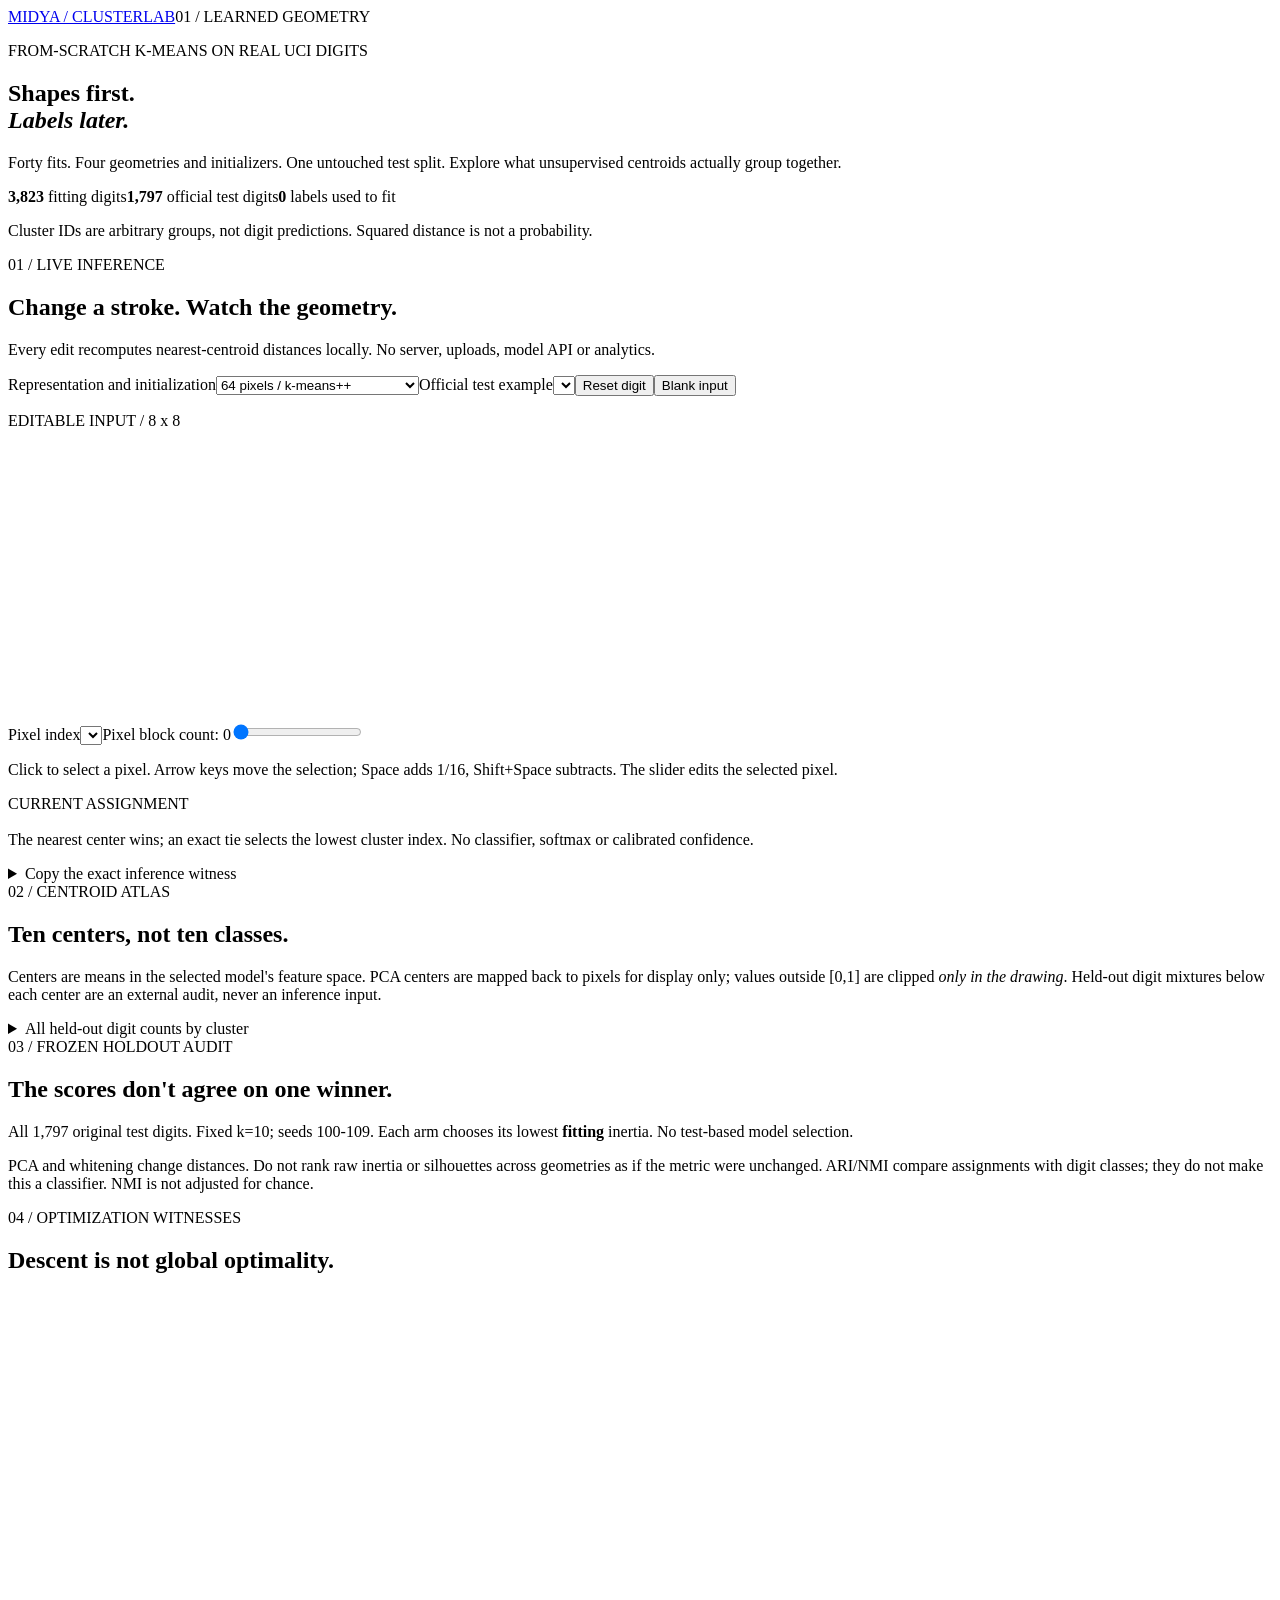
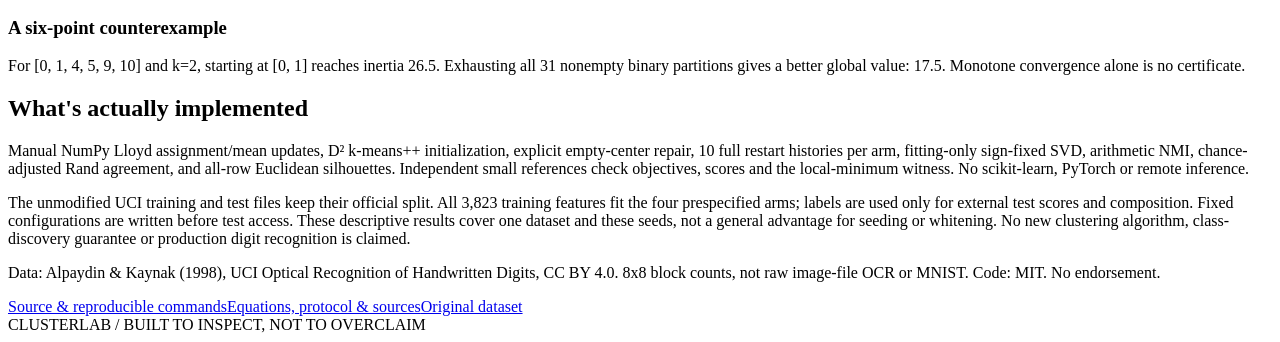
==== docs/index.html @ b62f1ce6 "Rename 21-index.html to index.html" ====
<!doctype html><html lang="en"><head><meta charset="utf-8"><meta name="viewport" content="width=device-width,initial-scale=1"><title>ClusterLab | Shapes without labels</title><link rel="stylesheet" href="style.css"></head><body>
<header><a class="brand" href="https://github.com/midya8/clusterlab">MIDYA / CLUSTERLAB</a><span>01 / LEARNED GEOMETRY</span></header>
<main><section class="hero"><p class="eyebrow">FROM-SCRATCH K-MEANS ON REAL UCI DIGITS</p><h1>Shapes first.<br><em>Labels later.</em></h1><p class="lead">Forty fits. Four geometries and initializers. One untouched test split. Explore what unsupervised centroids actually group together.</p><div class="facts"><span><strong>3,823</strong> fitting digits</span><span><strong>1,797</strong> official test digits</span><span><strong>0</strong> labels used to fit</span></div><p class="warning">Cluster IDs are arbitrary groups, not digit predictions. Squared distance is not a probability.</p></section>
<section aria-labelledby="inspector-title"><div class="section-title"><span>01 / LIVE INFERENCE</span><h2 id="inspector-title">Change a stroke. Watch the geometry.</h2></div><p>Every edit recomputes nearest-centroid distances locally. No server, uploads, model API or analytics.</p><div class="controls"><label>Representation and initialization<select id="arm"><option value="raw_plus">64 pixels / k-means++</option><option value="raw_uniform">64 pixels / uniform</option><option value="pca16_plus">16 PCA / k-means++</option><option value="white16_plus">16 whitened PCA / k-means++</option></select></label><label>Official test example<select id="row"></select></label><button id="reset">Reset digit</button><button id="blank">Blank input</button></div>
<div class="workbench"><article class="input-card"><p class="eyebrow">EDITABLE INPUT / 8 x 8</p><canvas id="input" width="256" height="256" tabindex="0" role="application" aria-label="Editable digit. Arrow keys select a pixel. Space increases its value. Shift space decreases it."></canvas><p id="source" class="muted"></p><label>Pixel index<select id="pixel"></select></label><label>Pixel block count: <output id="value-label">0</output><input id="value" type="range" min="0" max="16" step="1" value="0"></label><p class="small">Click to select a pixel. Arrow keys move the selection; Space adds 1/16, Shift+Space subtracts. The slider edits the selected pixel.</p></article><article class="distance-card"><p class="eyebrow">CURRENT ASSIGNMENT</p><h3 id="assignment"></h3><p id="gap"></p><ol id="distances" aria-label="Squared distances to all ten centroids"></ol><p class="small">The nearest center wins; an exact tie selects the lowest cluster index. No classifier, softmax or calibrated confidence.</p></article></div>
<details><summary>Copy the exact inference witness</summary><div class="controls"><button id="copy">Copy JSON</button><button id="download">Download JSON</button><span id="copy-status" role="status"></span></div><pre id="witness"></pre></details><p id="error" role="alert" hidden></p></section>
<section aria-labelledby="atlas-title"><div class="section-title"><span>02 / CENTROID ATLAS</span><h2 id="atlas-title">Ten centers, not ten classes.</h2></div><p>Centers are means in the selected model's feature space. PCA centers are mapped back to pixels for display only; values outside [0,1] are clipped <em>only in the drawing</em>. Held-out digit mixtures below each center are an external audit, never an inference input.</p><div id="atlas" class="atlas"></div><details><summary>All held-out digit counts by cluster</summary><p>Columns are true digits 0-9; rows are arbitrary learned clusters. Evaluation labels are not used to name, rank or select a model.</p><div class="table-scroll"><table id="composition"></table></div></details></section>
<section aria-labelledby="audit-title"><div class="section-title"><span>03 / FROZEN HOLDOUT AUDIT</span><h2 id="audit-title">The scores don't agree on one winner.</h2></div><p>All 1,797 original test digits. Fixed k=10; seeds 100-109. Each arm chooses its lowest <strong>fitting</strong> inertia. No test-based model selection.</p><div id="audit" class="audit"></div><p class="warning">PCA and whitening change distances. Do not rank raw inertia or silhouettes across geometries as if the metric were unchanged. ARI/NMI compare assignments with digit classes; they do not make this a classifier. NMI is not adjusted for chance.</p></section>
<section aria-labelledby="restart-title"><div class="section-title"><span>04 / OPTIMIZATION WITNESSES</span><h2 id="restart-title">Descent is not global optimality.</h2></div><p id="restart-caption"></p><canvas id="history" width="900" height="300" aria-label="Ten fitting-inertia descent histories"></canvas><div id="restarts" class="restart-list"></div><aside><h3>A six-point counterexample</h3><p>For [0, 1, 4, 5, 9, 10] and k=2, starting at [0, 1] reaches inertia 26.5. Exhausting all 31 nonempty binary partitions gives a better global value: 17.5. Monotone convergence alone is no certificate.</p></aside></section>
<section class="method"><h2>What's actually implemented</h2><p>Manual NumPy Lloyd assignment/mean updates, D² k-means++ initialization, explicit empty-center repair, 10 full restart histories per arm, fitting-only sign-fixed SVD, arithmetic NMI, chance-adjusted Rand agreement, and all-row Euclidean silhouettes. Independent small references check objectives, scores and the local-minimum witness. No scikit-learn, PyTorch or remote inference.</p><p>The unmodified UCI training and test files keep their official split. All 3,823 training features fit the four prespecified arms; labels are used only for external test scores and composition. Fixed configurations are written before test access. These descriptive results cover one dataset and these seeds, not a general advantage for seeding or whitening. No new clustering algorithm, class-discovery guarantee or production digit recognition is claimed.</p><p>Data: Alpaydin &amp; Kaynak (1998), UCI Optical Recognition of Handwritten Digits, CC BY 4.0. 8x8 block counts, not raw image-file OCR or MNIST. Code: MIT. No endorsement.</p><nav><a href="https://github.com/midya8/clusterlab">Source &amp; reproducible commands</a><a href="https://github.com/midya8/clusterlab/blob/main/METHOD.md">Equations, protocol &amp; sources</a><a href="https://archive.ics.uci.edu/dataset/80/optical+recognition+of+handwritten+digits">Original dataset</a></nav></section></main><footer>CLUSTERLAB / BUILT TO INSPECT, NOT TO OVERCLAIM</footer><script src="data.js"></script><script src="inference.js"></script><script src="app.js"></script></body></html>
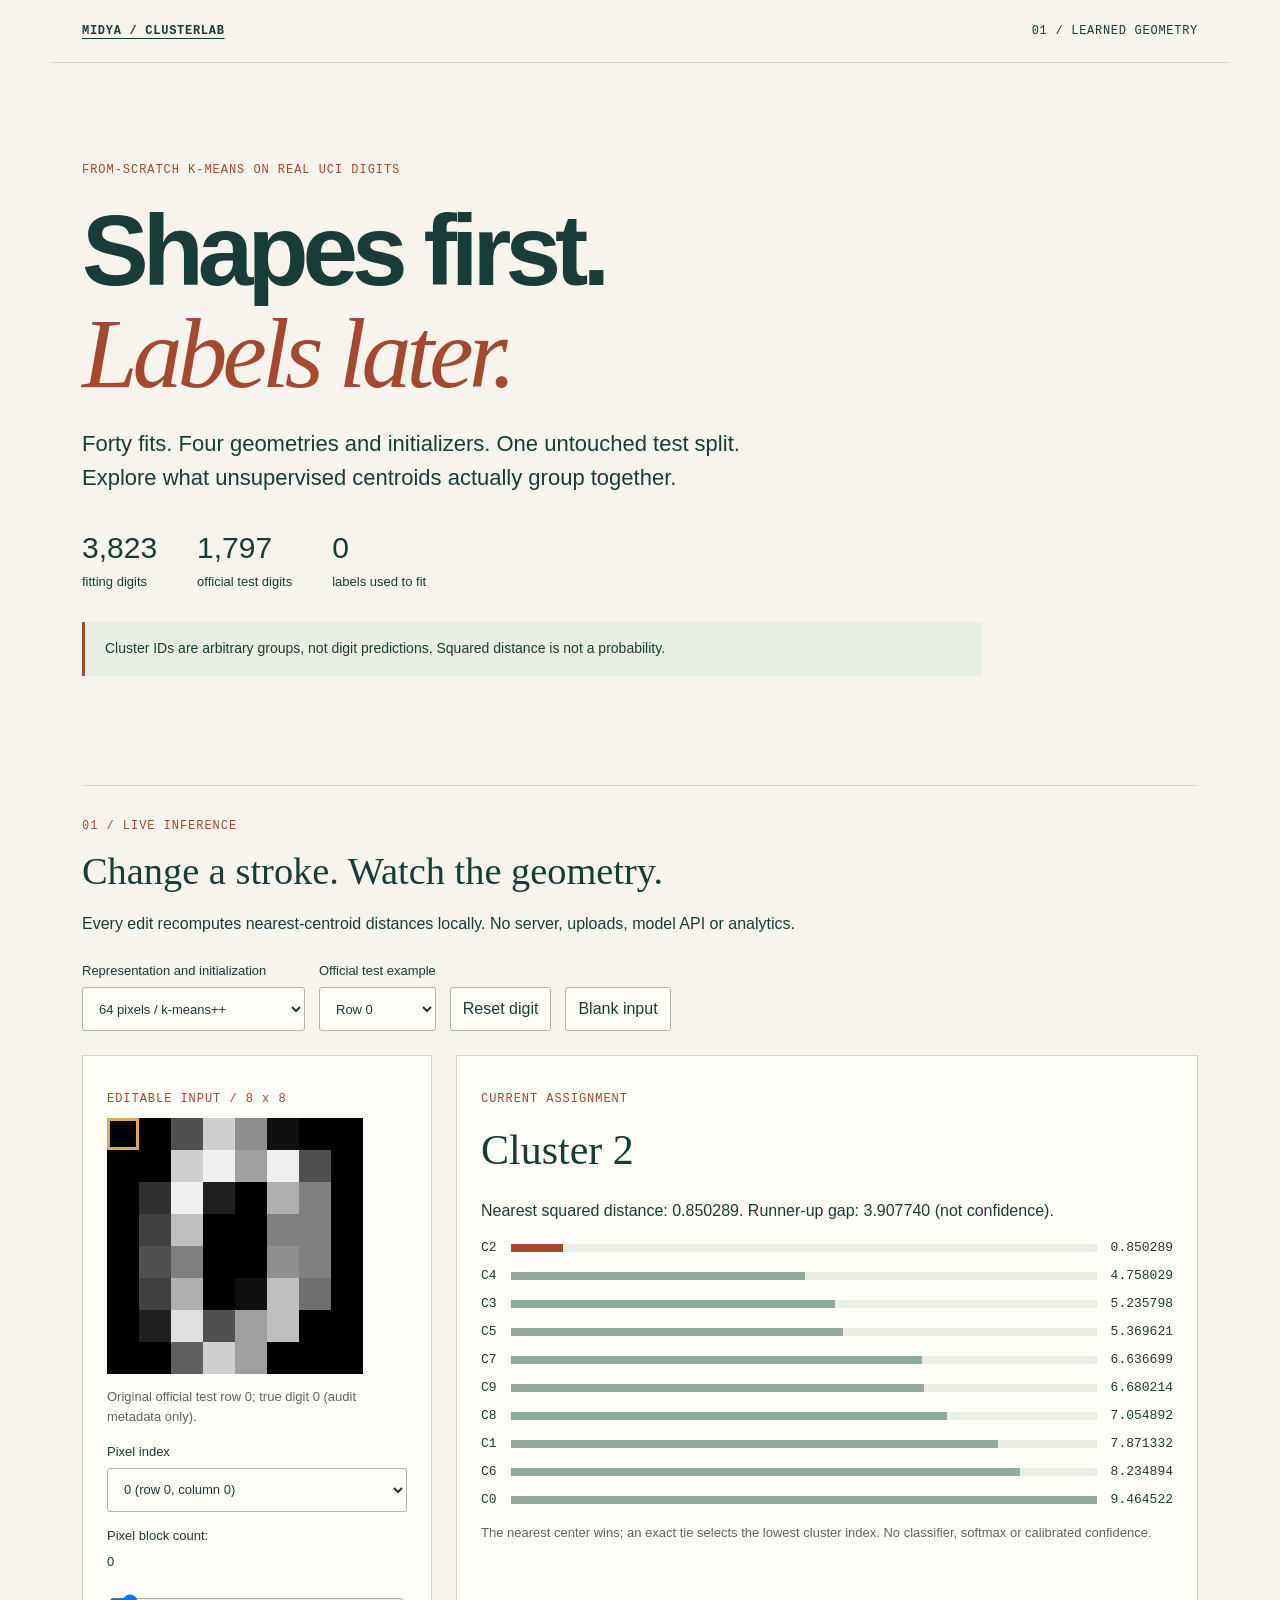
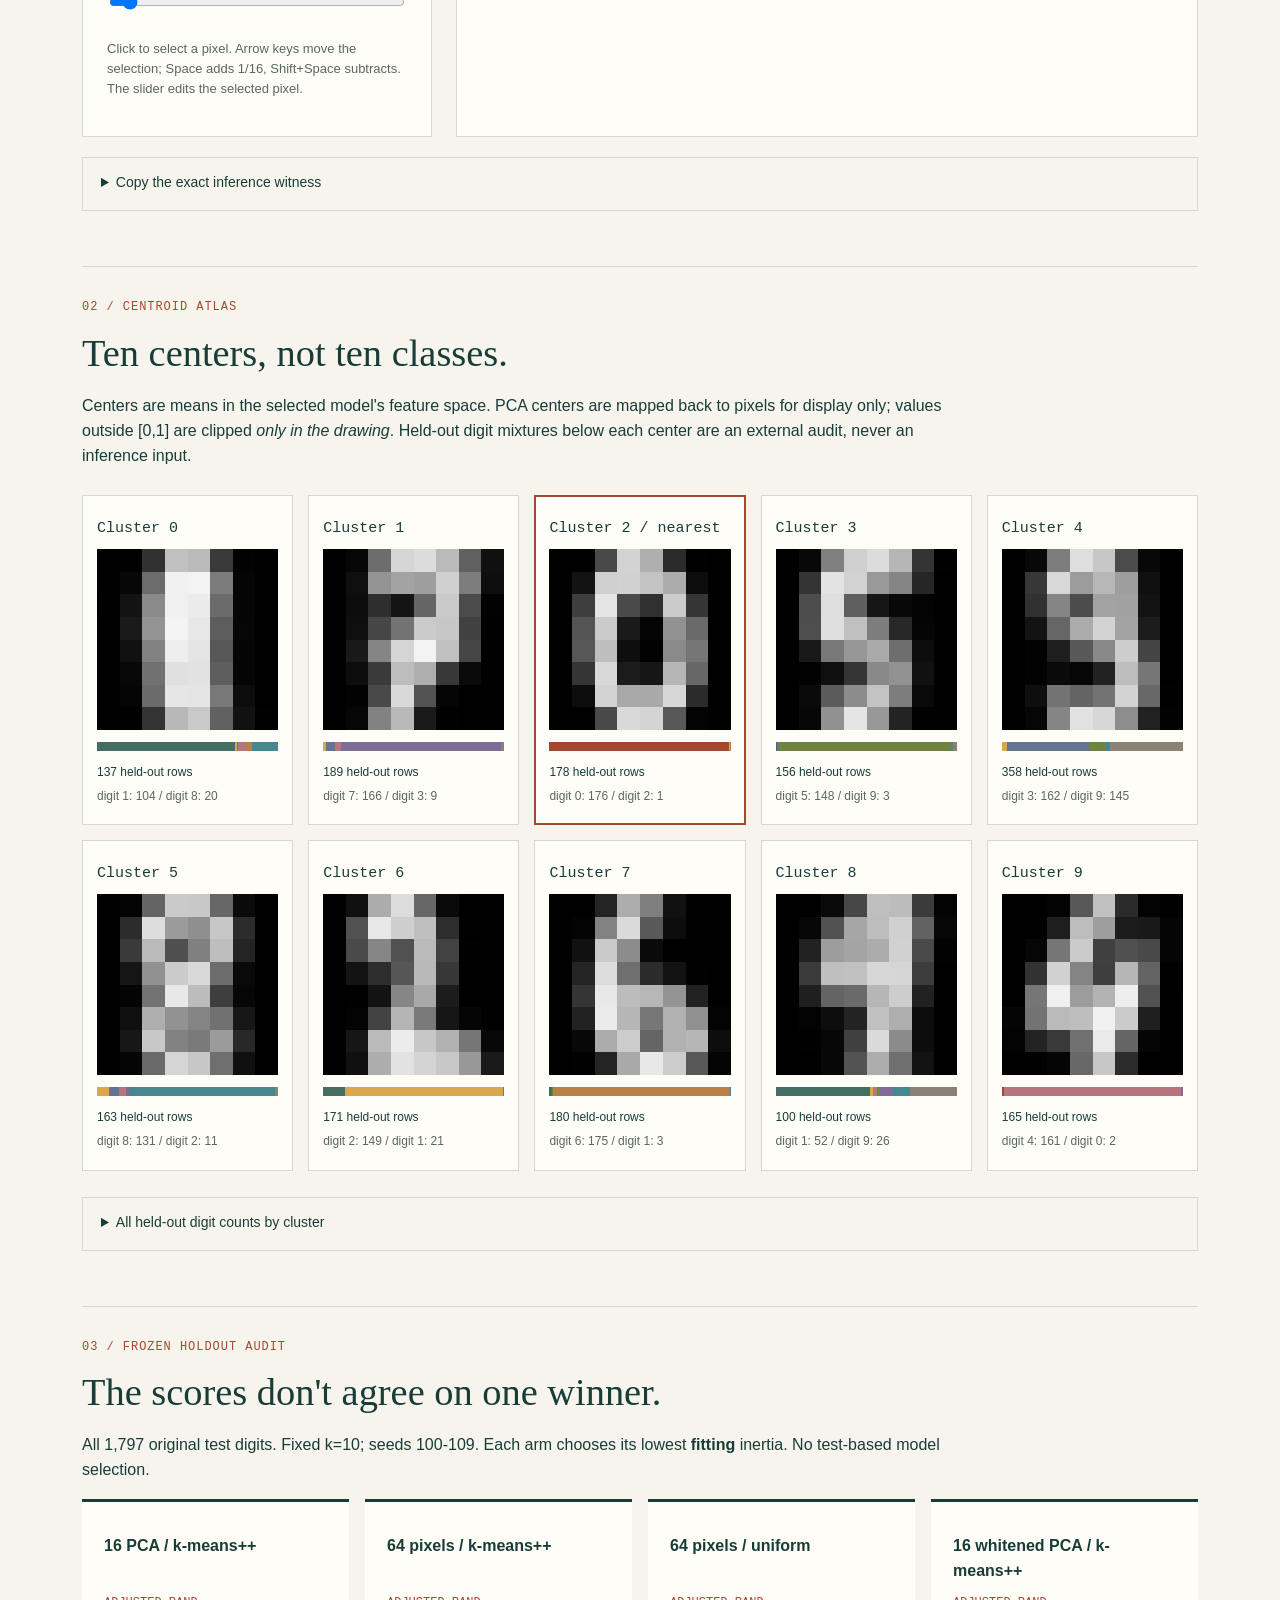
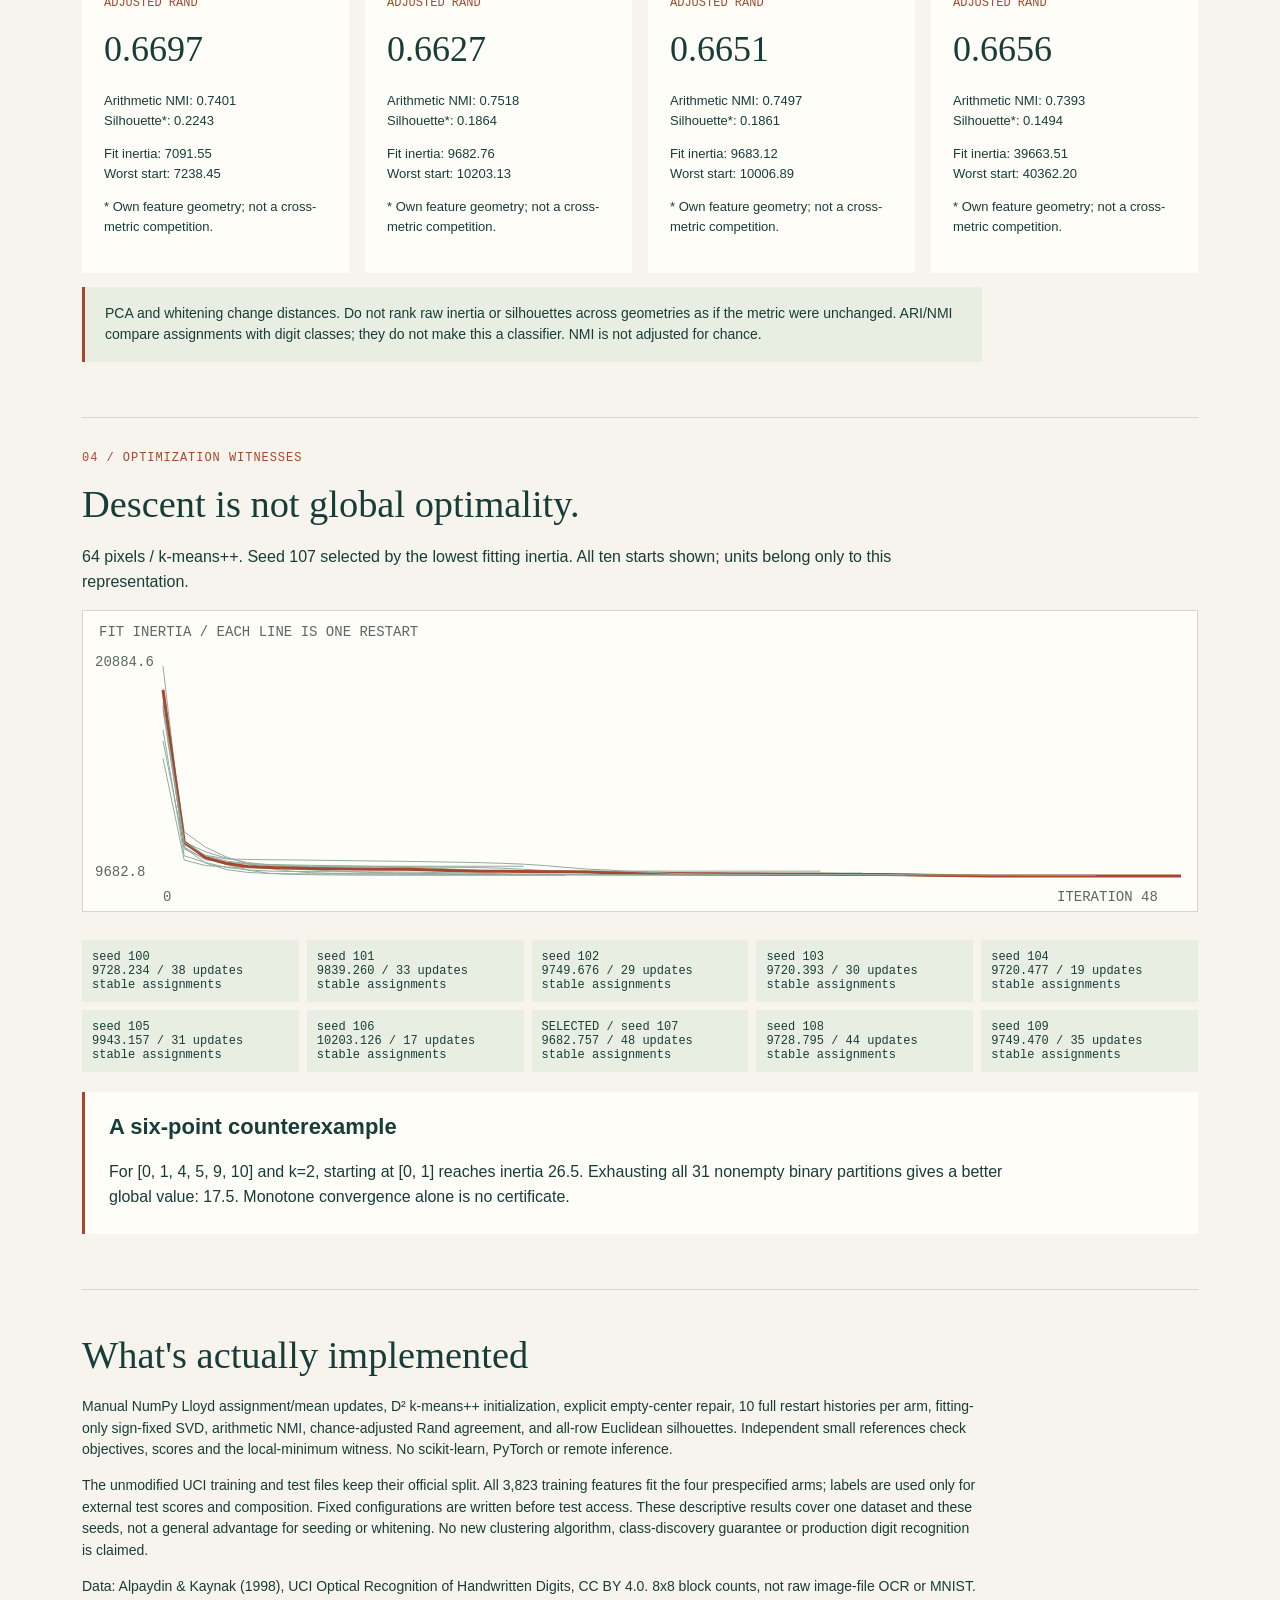
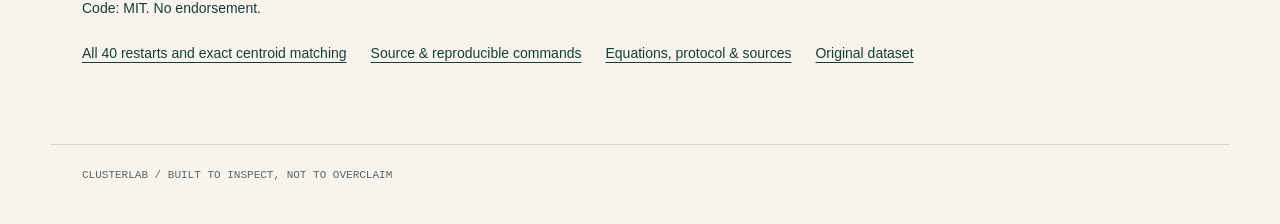
==== commit 0a9243e3: "Update index.html" ====
--- a/docs/index.html
+++ b/docs/index.html
@@ -7,4 +7,4 @@
 <section aria-labelledby="atlas-title"><div class="section-title"><span>02 / CENTROID ATLAS</span><h2 id="atlas-title">Ten centers, not ten classes.</h2></div><p>Centers are means in the selected model's feature space. PCA centers are mapped back to pixels for display only; values outside [0,1] are clipped <em>only in the drawing</em>. Held-out digit mixtures below each center are an external audit, never an inference input.</p><div id="atlas" class="atlas"></div><details><summary>All held-out digit counts by cluster</summary><p>Columns are true digits 0-9; rows are arbitrary learned clusters. Evaluation labels are not used to name, rank or select a model.</p><div class="table-scroll"><table id="composition"></table></div></details></section>
 <section aria-labelledby="audit-title"><div class="section-title"><span>03 / FROZEN HOLDOUT AUDIT</span><h2 id="audit-title">The scores don't agree on one winner.</h2></div><p>All 1,797 original test digits. Fixed k=10; seeds 100-109. Each arm chooses its lowest <strong>fitting</strong> inertia. No test-based model selection.</p><div id="audit" class="audit"></div><p class="warning">PCA and whitening change distances. Do not rank raw inertia or silhouettes across geometries as if the metric were unchanged. ARI/NMI compare assignments with digit classes; they do not make this a classifier. NMI is not adjusted for chance.</p></section>
 <section aria-labelledby="restart-title"><div class="section-title"><span>04 / OPTIMIZATION WITNESSES</span><h2 id="restart-title">Descent is not global optimality.</h2></div><p id="restart-caption"></p><canvas id="history" width="900" height="300" aria-label="Ten fitting-inertia descent histories"></canvas><div id="restarts" class="restart-list"></div><aside><h3>A six-point counterexample</h3><p>For [0, 1, 4, 5, 9, 10] and k=2, starting at [0, 1] reaches inertia 26.5. Exhausting all 31 nonempty binary partitions gives a better global value: 17.5. Monotone convergence alone is no certificate.</p></aside></section>
-<section class="method"><h2>What's actually implemented</h2><p>Manual NumPy Lloyd assignment/mean updates, D² k-means++ initialization, explicit empty-center repair, 10 full restart histories per arm, fitting-only sign-fixed SVD, arithmetic NMI, chance-adjusted Rand agreement, and all-row Euclidean silhouettes. Independent small references check objectives, scores and the local-minimum witness. No scikit-learn, PyTorch or remote inference.</p><p>The unmodified UCI training and test files keep their official split. All 3,823 training features fit the four prespecified arms; labels are used only for external test scores and composition. Fixed configurations are written before test access. These descriptive results cover one dataset and these seeds, not a general advantage for seeding or whitening. No new clustering algorithm, class-discovery guarantee or production digit recognition is claimed.</p><p>Data: Alpaydin &amp; Kaynak (1998), UCI Optical Recognition of Handwritten Digits, CC BY 4.0. 8x8 block counts, not raw image-file OCR or MNIST. Code: MIT. No endorsement.</p><nav><a href="https://github.com/midya8/clusterlab">Source &amp; reproducible commands</a><a href="https://github.com/midya8/clusterlab/blob/main/METHOD.md">Equations, protocol &amp; sources</a><a href="https://archive.ics.uci.edu/dataset/80/optical+recognition+of+handwritten+digits">Original dataset</a></nav></section></main><footer>CLUSTERLAB / BUILT TO INSPECT, NOT TO OVERCLAIM</footer><script src="data.js"></script><script src="inference.js"></script><script src="app.js"></script></body></html>
+<section class="method"><h2>What's actually implemented</h2><p>Manual NumPy Lloyd assignment/mean updates, D² k-means++ initialization, explicit empty-center repair, 10 full restart histories per arm, fitting-only sign-fixed SVD, arithmetic NMI, chance-adjusted Rand agreement, and all-row Euclidean silhouettes. Independent small references check objectives, scores and the local-minimum witness. No scikit-learn, PyTorch or remote inference.</p><p>The unmodified UCI training and test files keep their official split. All 3,823 training features fit the four prespecified arms; labels are used only for external test scores and composition. Fixed configurations are written before test access. These descriptive results cover one dataset and these seeds, not a general advantage for seeding or whitening. No new clustering algorithm, class-discovery guarantee or production digit recognition is claimed.</p><p>Data: Alpaydin &amp; Kaynak (1998), UCI Optical Recognition of Handwritten Digits, CC BY 4.0. 8x8 block counts, not raw image-file OCR or MNIST. Code: MIT. No endorsement.</p><nav><a href="stability.html">All 40 restarts and exact centroid matching</a><a href="https://github.com/midya8/clusterlab">Source &amp; reproducible commands</a><a href="https://github.com/midya8/clusterlab/blob/main/METHOD.md">Equations, protocol &amp; sources</a><a href="https://archive.ics.uci.edu/dataset/80/optical+recognition+of+handwritten+digits">Original dataset</a></nav></section></main><footer>CLUSTERLAB / BUILT TO INSPECT, NOT TO OVERCLAIM</footer><script src="data.js"></script><script src="inference.js"></script><script src="app.js"></script></body></html>
--- a/docs/style.css
+++ b/docs/style.css
@@ -0,0 +1 @@
+:root{--paper:#f7f4ed;--ink:#183d38;--muted:#596861;--line:#d4d8cc;--rust:#a4492e;--soft:#e9eee2;--white:#fffdf8;font-family:Arial,Helvetica,sans-serif;color:var(--ink);background:var(--paper);font-size:16px;line-height:1.55}*{box-sizing:border-box}body{margin:0}header,main,footer{max-width:1180px;margin:auto;padding:24px 32px}header{display:flex;justify-content:space-between;border-bottom:1px solid var(--line);font:12px monospace;letter-spacing:.06em}.brand{font-weight:bold}a{color:var(--ink);text-underline-offset:4px}a:hover{color:var(--rust)}.hero{padding:64px 0 40px;max-width:920px}.eyebrow,.section-title>span{font:12px monospace;letter-spacing:.08em;color:var(--rust)}h1{font-size:clamp(52px,8vw,100px);line-height:1.02;letter-spacing:-.06em;margin:22px 0}h1 em{font-family:Georgia,serif;font-weight:normal;color:var(--rust);letter-spacing:-.05em}.lead{font-size:22px;max-width:720px}.facts{display:flex;gap:40px;margin:30px 0}.facts span{display:flex;flex-direction:column;font-size:13px}.facts strong{font-size:30px;font-weight:normal}.warning{padding:16px 20px;background:var(--soft);border-left:3px solid var(--rust);font-size:14px}.section-title{border-top:1px solid var(--line);padding-top:26px}section{margin-bottom:55px}h2{font-family:Georgia,serif;font-weight:normal;font-size:clamp(28px,3vw,39px);line-height:1.2;margin:12px 0 18px}h3{margin:10px 0;font-size:22px}p{max-width:900px}.controls{display:flex;align-items:end;gap:14px;flex-wrap:wrap;margin:24px 0}label{font-size:13px;display:flex;flex-direction:column;gap:6px;min-width:0}select,button,input{font:inherit;min-height:44px;border:1px solid #aab8a8;border-radius:3px;color:var(--ink);background:var(--white);padding:8px 12px;max-width:100%}button,select{cursor:pointer}button:hover{background:var(--soft)}:focus-visible{outline:3px solid var(--rust);outline-offset:3px}.workbench{display:grid;grid-template-columns:350px 1fr;gap:24px}.input-card,.distance-card{background:var(--white);padding:24px;border:1px solid var(--line)}.input-card canvas{width:256px;height:256px;display:block;max-width:100%;touch-action:none}.input-card label{margin-top:14px}.small,.muted{font-size:13px;color:var(--muted)}#assignment{font-size:42px;font-family:Georgia,serif;font-weight:normal}#distances{list-style:none;padding:0}#distances li{display:flex;gap:14px;align-items:center;font:13px monospace;margin-bottom:13px}#distances .bar{display:block;height:8px;background:#91aaa0;min-width:1px}#distances li:first-child .bar{background:var(--rust)}#distances .track{flex:1;background:var(--soft)}.atlas{display:grid;grid-template-columns:repeat(5,1fr);gap:15px;margin:26px 0}.centroid{border:1px solid var(--line);padding:14px;background:var(--white)}.centroid.active{border:2px solid var(--rust);padding:13px}.centroid canvas{width:100%;height:auto;image-rendering:pixelated;display:block;margin:12px 0}.centroid h3{font:15px monospace}.centroid p{font-size:12px;margin:5px 0}.mixture{display:flex;height:9px;margin:12px 0}.mixture span{min-width:0}.legend{color:var(--muted)}details{border:1px solid var(--line);padding:0 18px;margin-top:20px}summary{cursor:pointer;min-height:52px;padding:14px 0;font-size:14px}pre{white-space:pre-wrap;overflow-wrap:anywhere;max-height:340px;overflow:auto;font:12px monospace;background:var(--soft);padding:16px}.table-scroll{overflow:auto}table{border-collapse:collapse;width:100%;min-width:640px;font:13px monospace;margin:20px 0}td,th{text-align:center;padding:12px 7px;border-bottom:1px solid var(--line)}.audit{display:grid;grid-template-columns:repeat(4,1fr);gap:16px}.audit article{background:var(--white);padding:22px;border-top:3px solid var(--ink)}.audit h3{font-size:16px;min-height:50px}.audit .number{font-size:36px;font-family:Georgia,serif;margin:5px 0}.audit p{font-size:13px}.audit .metric-label{font:12px monospace;color:var(--rust)}#history{width:100%;height:auto;background:var(--white);border:1px solid var(--line)}.restart-list{display:grid;grid-template-columns:repeat(5,1fr);gap:8px;margin:20px 0}.restart-list span{font:12px monospace;padding:10px;background:var(--soft)}aside{border-left:3px solid var(--rust);padding:8px 24px;background:var(--white)}.method{border-top:1px solid var(--line);padding-top:30px}.method p{font-size:14px}nav{display:flex;gap:24px;flex-wrap:wrap;font-size:14px;margin-top:24px}footer{font:11px monospace;color:var(--muted);border-top:1px solid var(--line);padding-bottom:40px}@media(max-width:850px){.atlas{grid-template-columns:repeat(3,1fr)}.audit{grid-template-columns:repeat(2,1fr)}}@media(max-width:600px){header,main,footer{padding-left:18px;padding-right:18px}header>span{display:none}.hero{padding-top:35px}.lead{font-size:18px}.facts{gap:20px}.facts span{font-size:11px}.facts strong{font-size:26px}.controls{align-items:stretch}.controls label{width:100%}.workbench{grid-template-columns:1fr}.input-card,.distance-card{padding:18px}.input-card canvas{margin:auto}.atlas{grid-template-columns:repeat(2,minmax(0,1fr));gap:10px}.centroid{padding:10px}.centroid.active{padding:9px}.audit{grid-template-columns:1fr}.audit h3{min-height:0}.restart-list{grid-template-columns:repeat(2,minmax(0,1fr))}.controls select{width:100%}.warning{padding:14px}nav{gap:12px}h1{font-size:61px}section{margin-bottom:40px}}
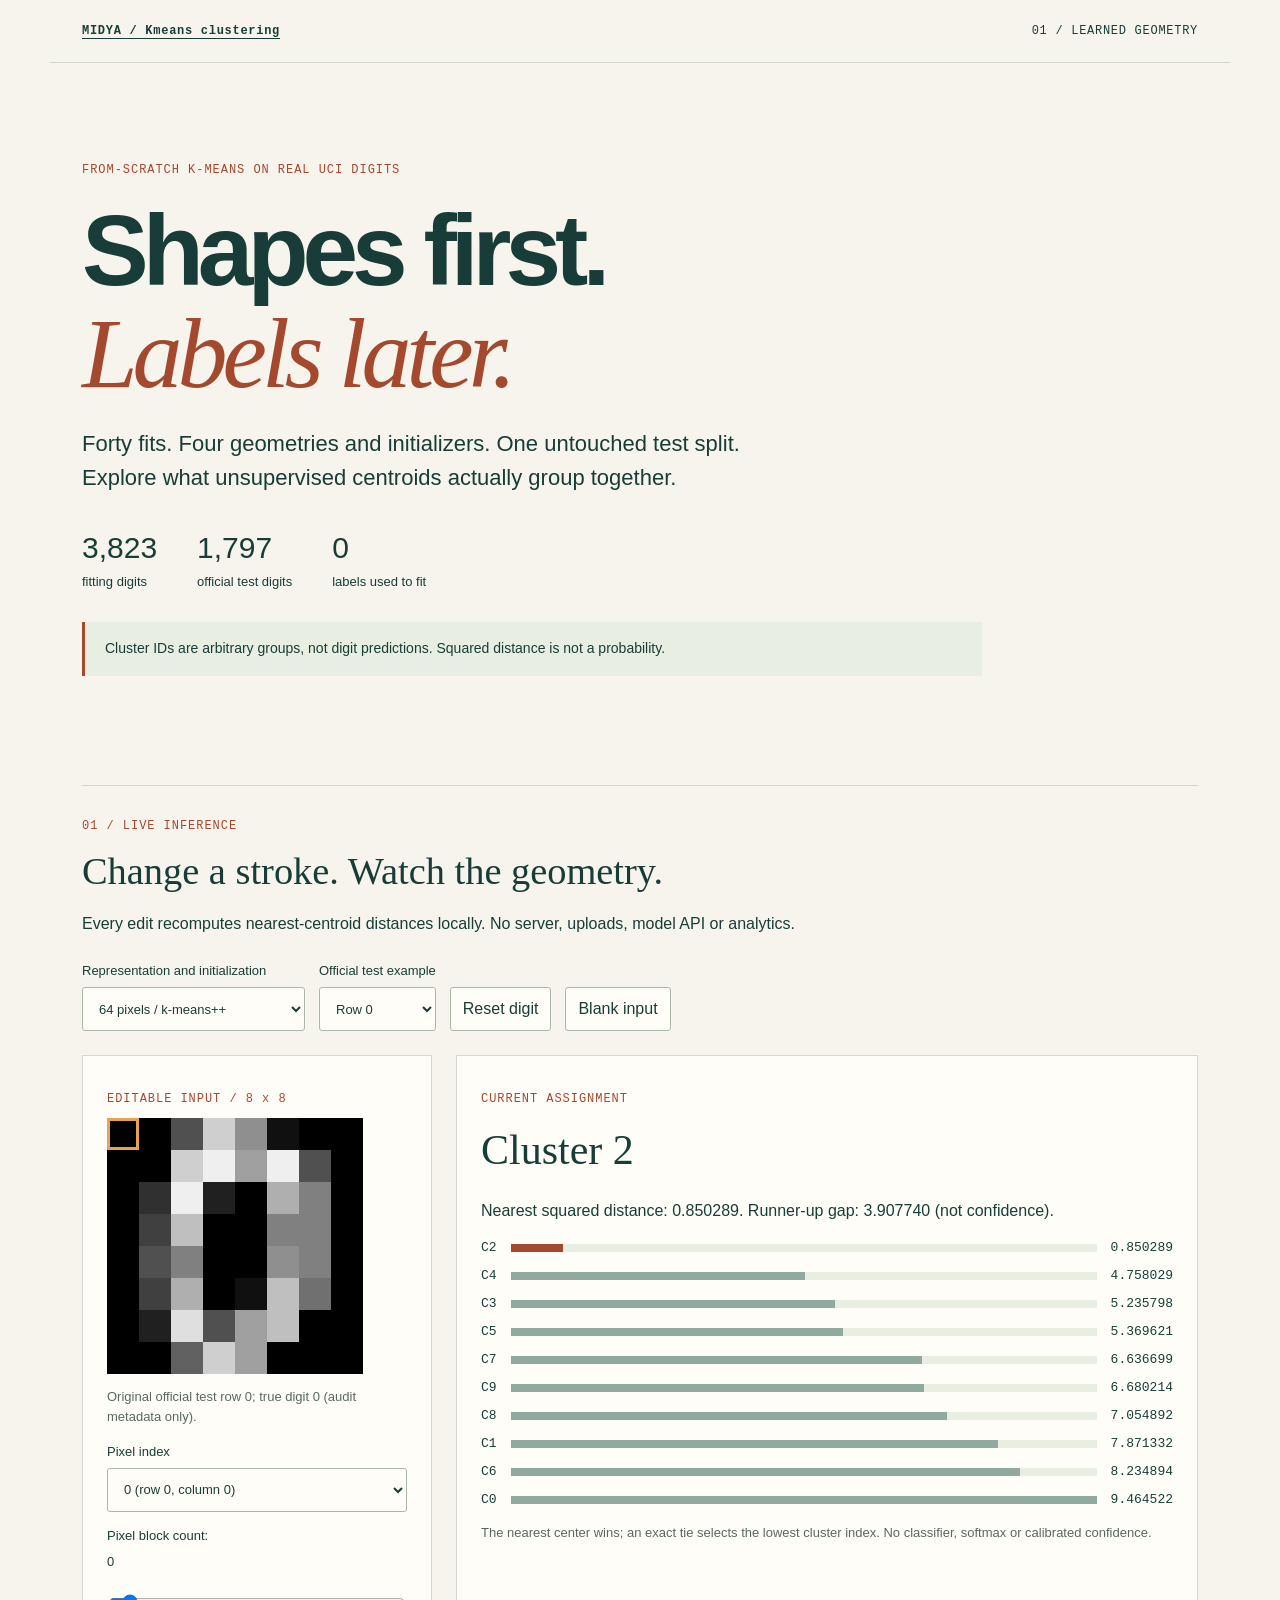
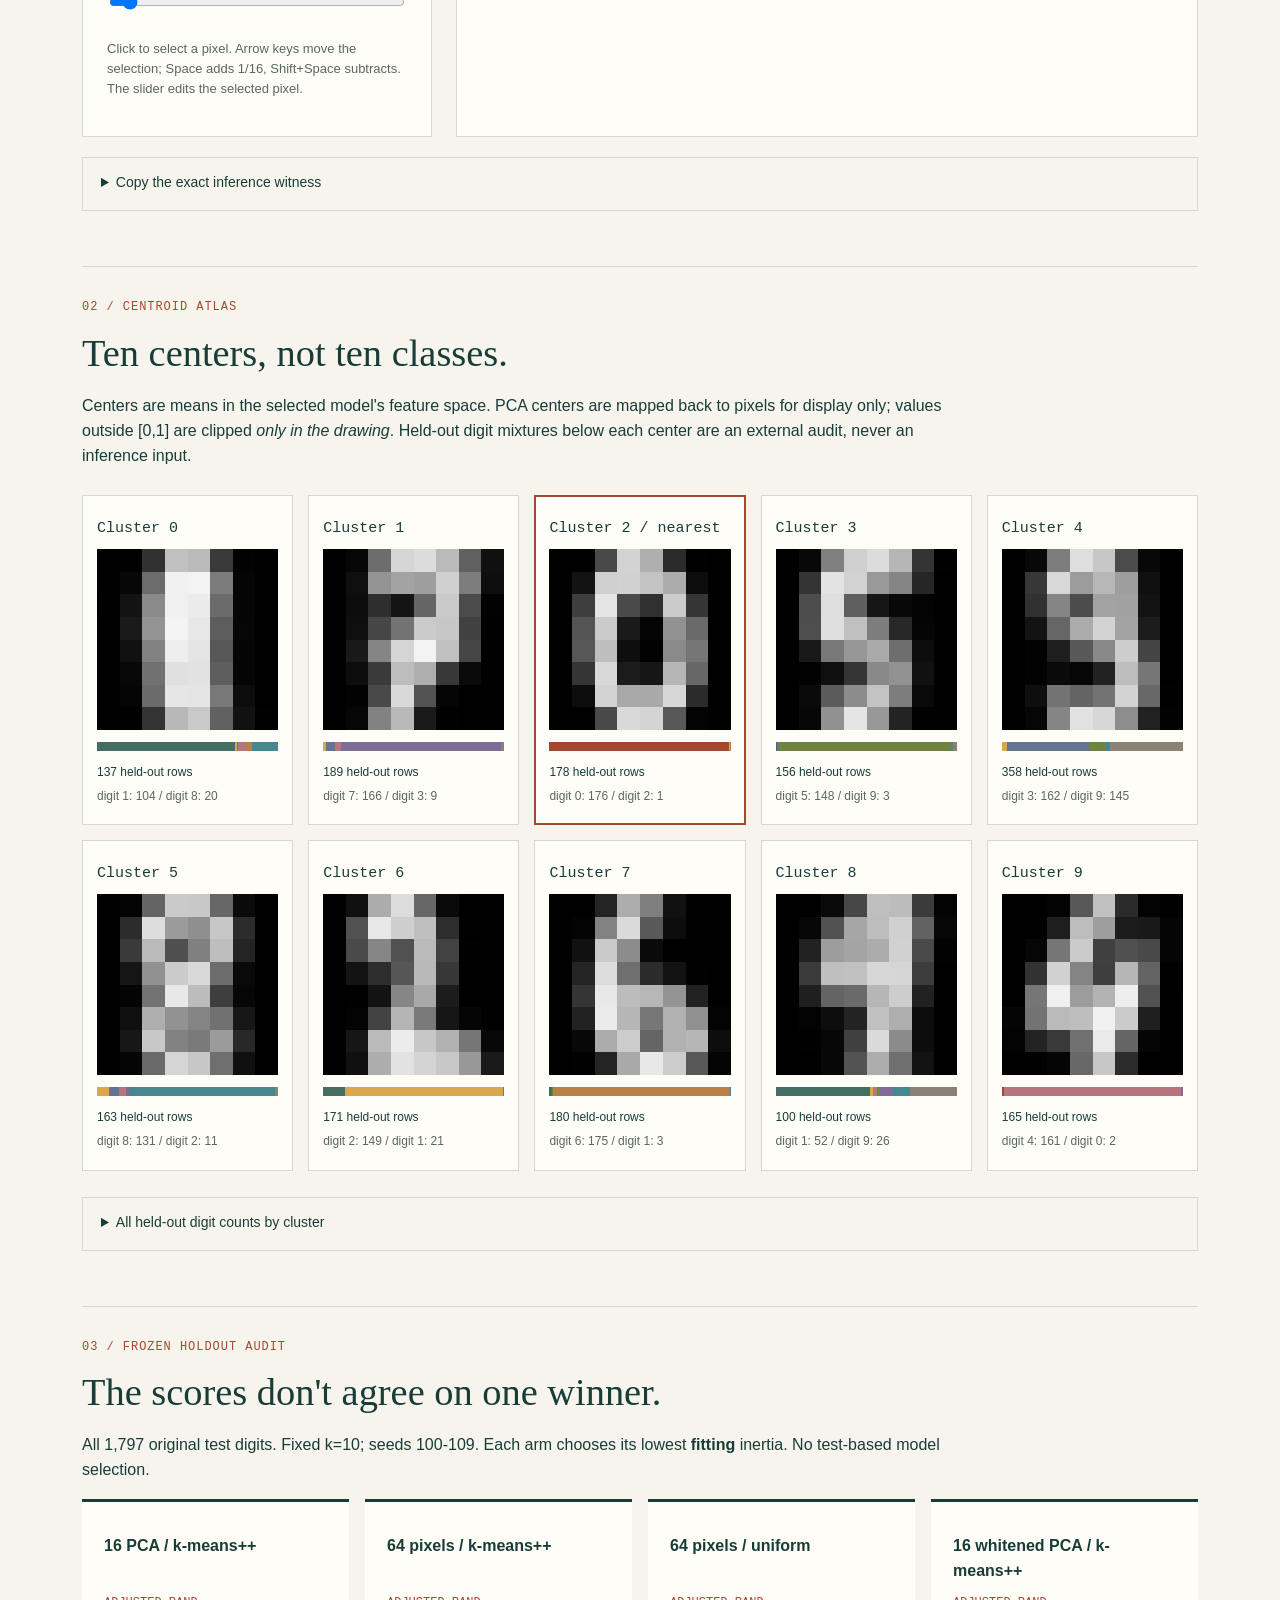
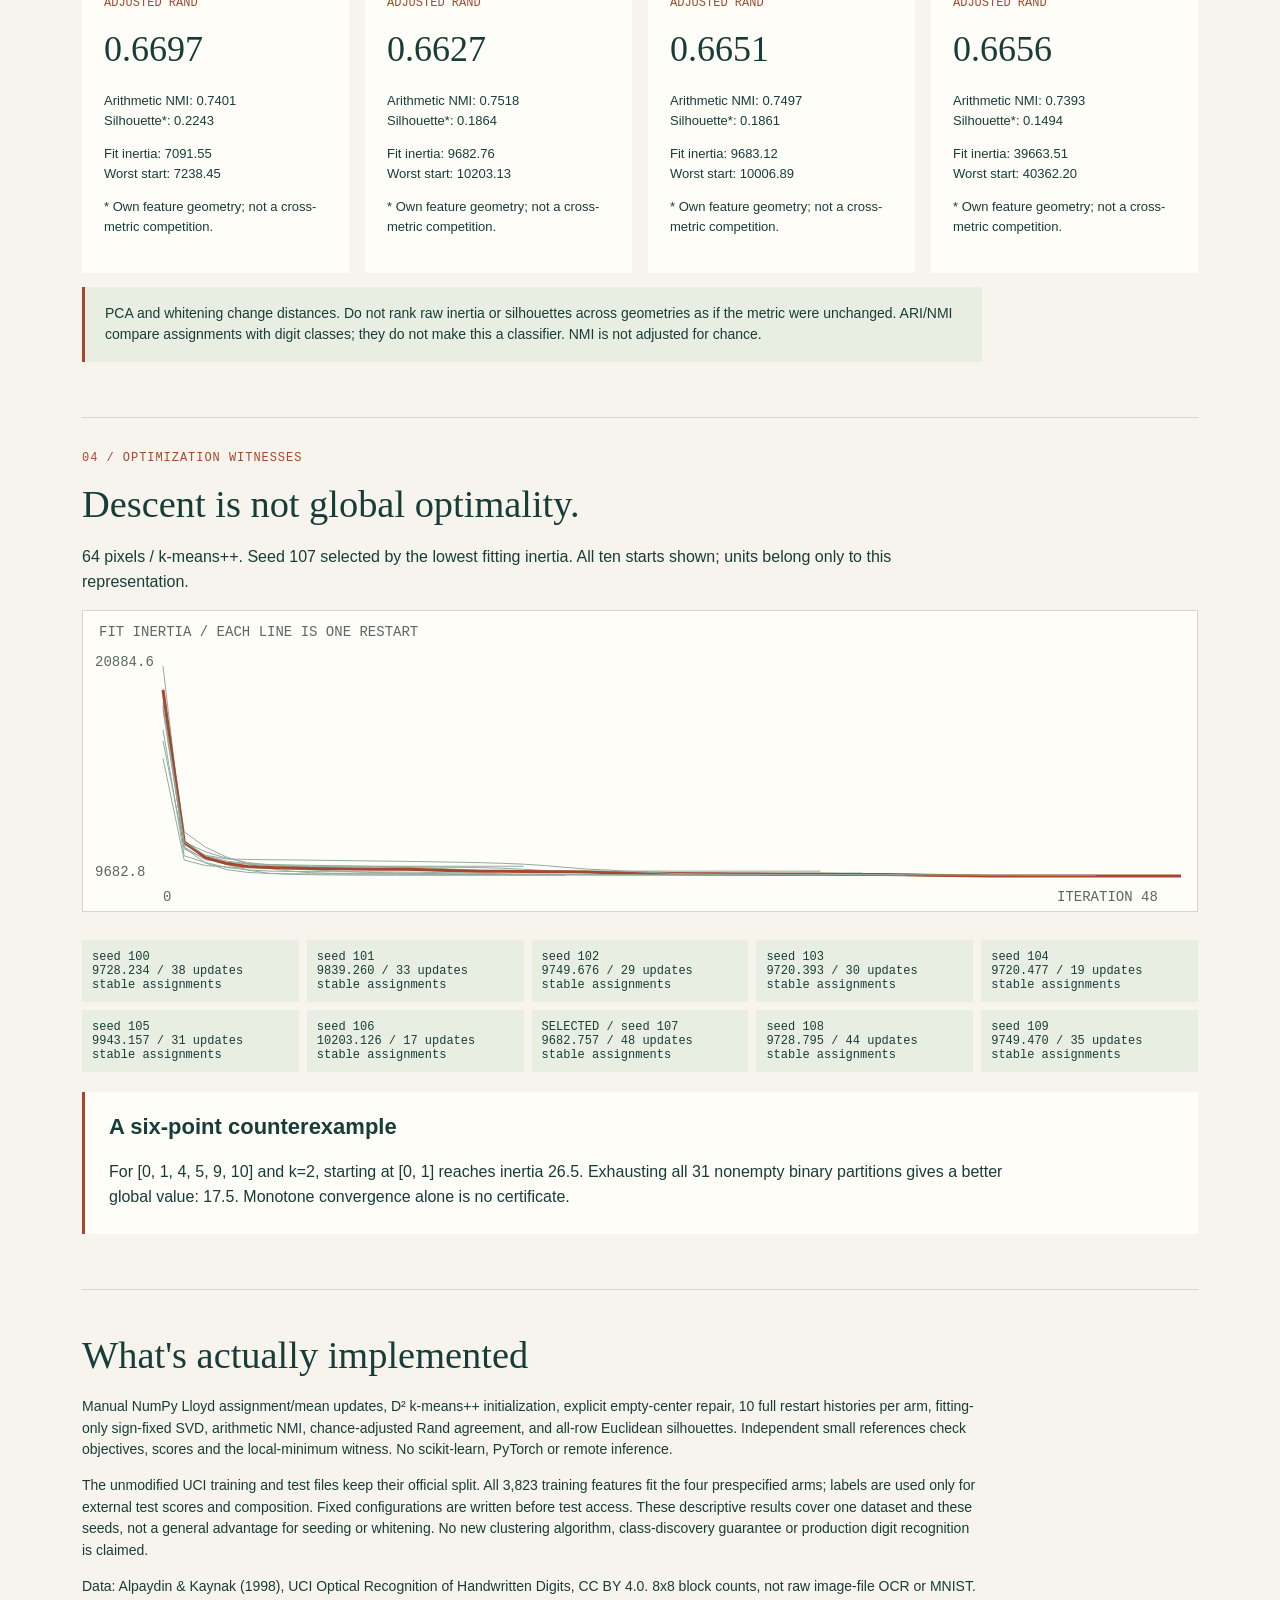
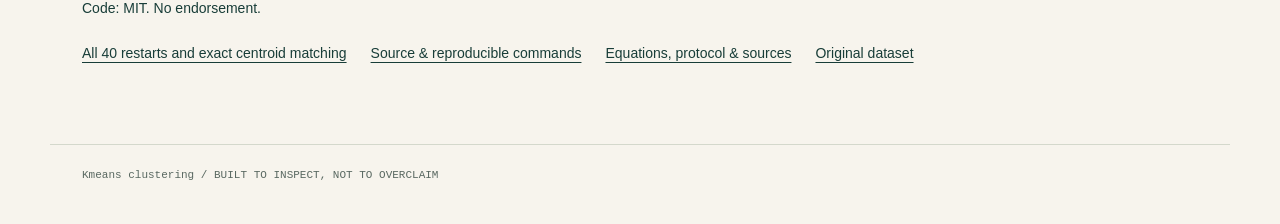
==== commit e9d2428d: "Update project names and links" ====
--- a/docs/index.html
+++ b/docs/index.html
@@ -1,5 +1,5 @@
-<!doctype html><html lang="en"><head><meta charset="utf-8"><meta name="viewport" content="width=device-width,initial-scale=1"><title>ClusterLab | Shapes without labels</title><link rel="stylesheet" href="style.css"></head><body>
-<header><a class="brand" href="https://github.com/midya8/clusterlab">MIDYA / CLUSTERLAB</a><span>01 / LEARNED GEOMETRY</span></header>
+<!doctype html><html lang="en"><head><meta charset="utf-8"><meta name="viewport" content="width=device-width,initial-scale=1"><title>Kmeans clustering | Shapes without labels</title><link rel="stylesheet" href="style.css"></head><body>
+<header><a class="brand" href="https://github.com/midya8/kmeans-clustering">MIDYA / Kmeans clustering</a><span>01 / LEARNED GEOMETRY</span></header>
 <main><section class="hero"><p class="eyebrow">FROM-SCRATCH K-MEANS ON REAL UCI DIGITS</p><h1>Shapes first.<br><em>Labels later.</em></h1><p class="lead">Forty fits. Four geometries and initializers. One untouched test split. Explore what unsupervised centroids actually group together.</p><div class="facts"><span><strong>3,823</strong> fitting digits</span><span><strong>1,797</strong> official test digits</span><span><strong>0</strong> labels used to fit</span></div><p class="warning">Cluster IDs are arbitrary groups, not digit predictions. Squared distance is not a probability.</p></section>
 <section aria-labelledby="inspector-title"><div class="section-title"><span>01 / LIVE INFERENCE</span><h2 id="inspector-title">Change a stroke. Watch the geometry.</h2></div><p>Every edit recomputes nearest-centroid distances locally. No server, uploads, model API or analytics.</p><div class="controls"><label>Representation and initialization<select id="arm"><option value="raw_plus">64 pixels / k-means++</option><option value="raw_uniform">64 pixels / uniform</option><option value="pca16_plus">16 PCA / k-means++</option><option value="white16_plus">16 whitened PCA / k-means++</option></select></label><label>Official test example<select id="row"></select></label><button id="reset">Reset digit</button><button id="blank">Blank input</button></div>
 <div class="workbench"><article class="input-card"><p class="eyebrow">EDITABLE INPUT / 8 x 8</p><canvas id="input" width="256" height="256" tabindex="0" role="application" aria-label="Editable digit. Arrow keys select a pixel. Space increases its value. Shift space decreases it."></canvas><p id="source" class="muted"></p><label>Pixel index<select id="pixel"></select></label><label>Pixel block count: <output id="value-label">0</output><input id="value" type="range" min="0" max="16" step="1" value="0"></label><p class="small">Click to select a pixel. Arrow keys move the selection; Space adds 1/16, Shift+Space subtracts. The slider edits the selected pixel.</p></article><article class="distance-card"><p class="eyebrow">CURRENT ASSIGNMENT</p><h3 id="assignment"></h3><p id="gap"></p><ol id="distances" aria-label="Squared distances to all ten centroids"></ol><p class="small">The nearest center wins; an exact tie selects the lowest cluster index. No classifier, softmax or calibrated confidence.</p></article></div>
@@ -7,4 +7,4 @@
 <section aria-labelledby="atlas-title"><div class="section-title"><span>02 / CENTROID ATLAS</span><h2 id="atlas-title">Ten centers, not ten classes.</h2></div><p>Centers are means in the selected model's feature space. PCA centers are mapped back to pixels for display only; values outside [0,1] are clipped <em>only in the drawing</em>. Held-out digit mixtures below each center are an external audit, never an inference input.</p><div id="atlas" class="atlas"></div><details><summary>All held-out digit counts by cluster</summary><p>Columns are true digits 0-9; rows are arbitrary learned clusters. Evaluation labels are not used to name, rank or select a model.</p><div class="table-scroll"><table id="composition"></table></div></details></section>
 <section aria-labelledby="audit-title"><div class="section-title"><span>03 / FROZEN HOLDOUT AUDIT</span><h2 id="audit-title">The scores don't agree on one winner.</h2></div><p>All 1,797 original test digits. Fixed k=10; seeds 100-109. Each arm chooses its lowest <strong>fitting</strong> inertia. No test-based model selection.</p><div id="audit" class="audit"></div><p class="warning">PCA and whitening change distances. Do not rank raw inertia or silhouettes across geometries as if the metric were unchanged. ARI/NMI compare assignments with digit classes; they do not make this a classifier. NMI is not adjusted for chance.</p></section>
 <section aria-labelledby="restart-title"><div class="section-title"><span>04 / OPTIMIZATION WITNESSES</span><h2 id="restart-title">Descent is not global optimality.</h2></div><p id="restart-caption"></p><canvas id="history" width="900" height="300" aria-label="Ten fitting-inertia descent histories"></canvas><div id="restarts" class="restart-list"></div><aside><h3>A six-point counterexample</h3><p>For [0, 1, 4, 5, 9, 10] and k=2, starting at [0, 1] reaches inertia 26.5. Exhausting all 31 nonempty binary partitions gives a better global value: 17.5. Monotone convergence alone is no certificate.</p></aside></section>
-<section class="method"><h2>What's actually implemented</h2><p>Manual NumPy Lloyd assignment/mean updates, D² k-means++ initialization, explicit empty-center repair, 10 full restart histories per arm, fitting-only sign-fixed SVD, arithmetic NMI, chance-adjusted Rand agreement, and all-row Euclidean silhouettes. Independent small references check objectives, scores and the local-minimum witness. No scikit-learn, PyTorch or remote inference.</p><p>The unmodified UCI training and test files keep their official split. All 3,823 training features fit the four prespecified arms; labels are used only for external test scores and composition. Fixed configurations are written before test access. These descriptive results cover one dataset and these seeds, not a general advantage for seeding or whitening. No new clustering algorithm, class-discovery guarantee or production digit recognition is claimed.</p><p>Data: Alpaydin &amp; Kaynak (1998), UCI Optical Recognition of Handwritten Digits, CC BY 4.0. 8x8 block counts, not raw image-file OCR or MNIST. Code: MIT. No endorsement.</p><nav><a href="stability.html">All 40 restarts and exact centroid matching</a><a href="https://github.com/midya8/clusterlab">Source &amp; reproducible commands</a><a href="https://github.com/midya8/clusterlab/blob/main/METHOD.md">Equations, protocol &amp; sources</a><a href="https://archive.ics.uci.edu/dataset/80/optical+recognition+of+handwritten+digits">Original dataset</a></nav></section></main><footer>CLUSTERLAB / BUILT TO INSPECT, NOT TO OVERCLAIM</footer><script src="data.js"></script><script src="inference.js"></script><script src="app.js"></script></body></html>
+<section class="method"><h2>What's actually implemented</h2><p>Manual NumPy Lloyd assignment/mean updates, D² k-means++ initialization, explicit empty-center repair, 10 full restart histories per arm, fitting-only sign-fixed SVD, arithmetic NMI, chance-adjusted Rand agreement, and all-row Euclidean silhouettes. Independent small references check objectives, scores and the local-minimum witness. No scikit-learn, PyTorch or remote inference.</p><p>The unmodified UCI training and test files keep their official split. All 3,823 training features fit the four prespecified arms; labels are used only for external test scores and composition. Fixed configurations are written before test access. These descriptive results cover one dataset and these seeds, not a general advantage for seeding or whitening. No new clustering algorithm, class-discovery guarantee or production digit recognition is claimed.</p><p>Data: Alpaydin &amp; Kaynak (1998), UCI Optical Recognition of Handwritten Digits, CC BY 4.0. 8x8 block counts, not raw image-file OCR or MNIST. Code: MIT. No endorsement.</p><nav><a href="stability.html">All 40 restarts and exact centroid matching</a><a href="https://github.com/midya8/kmeans-clustering">Source &amp; reproducible commands</a><a href="https://github.com/midya8/kmeans-clustering/blob/main/METHOD.md">Equations, protocol &amp; sources</a><a href="https://archive.ics.uci.edu/dataset/80/optical+recognition+of+handwritten+digits">Original dataset</a></nav></section></main><footer>Kmeans clustering / BUILT TO INSPECT, NOT TO OVERCLAIM</footer><script src="data.js"></script><script src="inference.js"></script><script src="app.js"></script></body></html>
